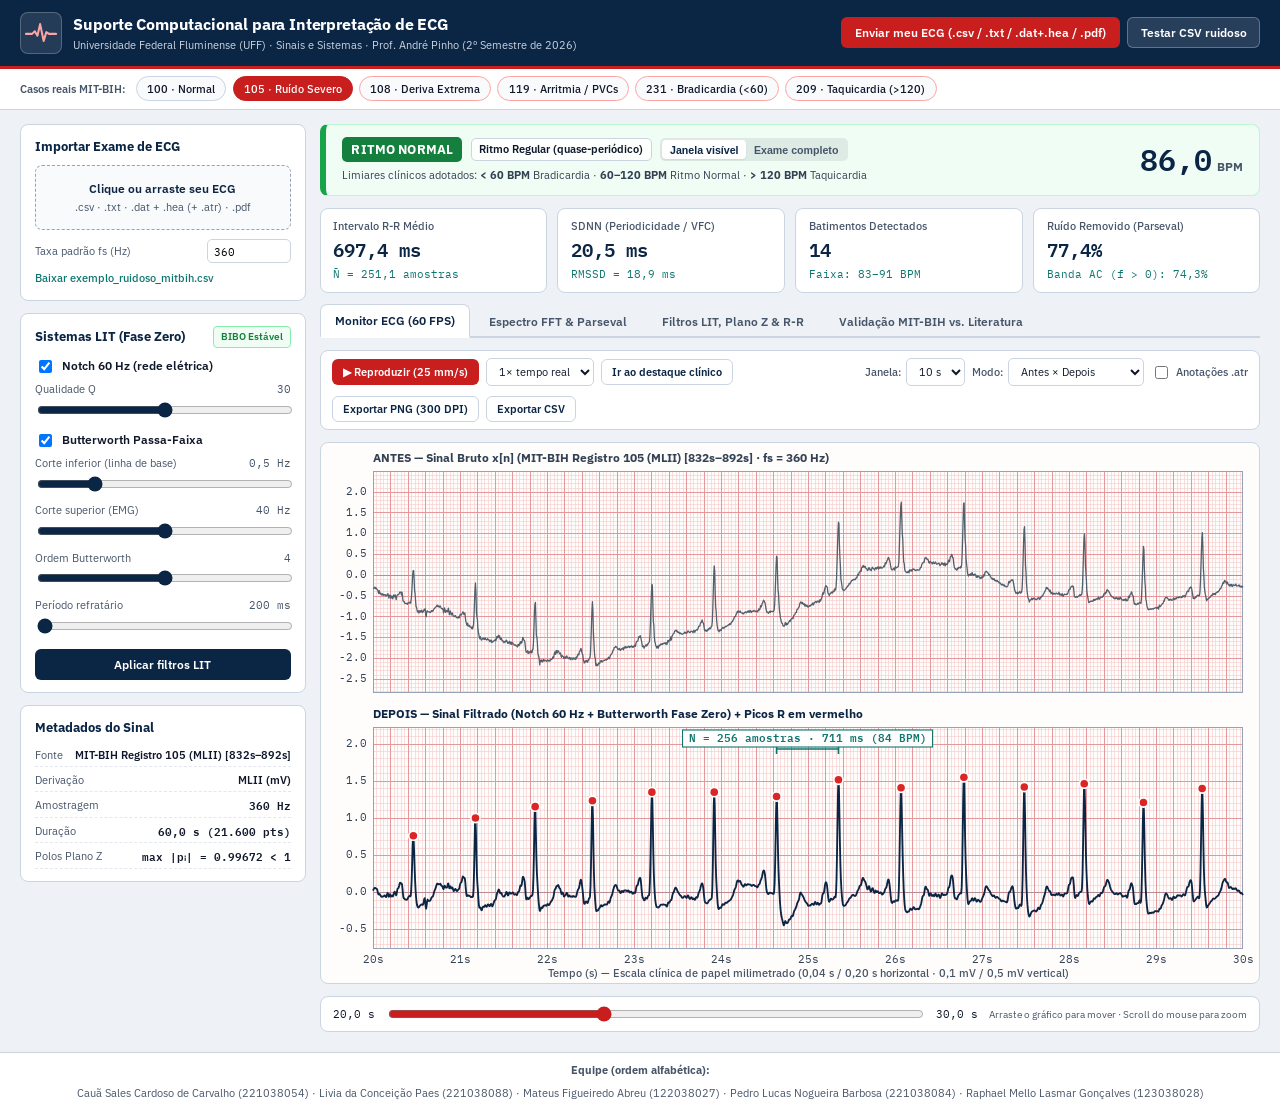
==== docs/index.html @ 9ea50981 "feat: produto computacional ECG (Sinais e Sistemas UFF 2026/2) + site GitHub Pages" ====
<!DOCTYPE html>
<html lang="pt-BR">
<head>
  <meta charset="UTF-8" />
  <meta name="viewport" content="width=device-width, initial-scale=1.0" />
  <title>ECG Digital — Sinais e Sistemas (UFF)</title>
  <link rel="icon" href="data:image/svg+xml,<svg xmlns='http://www.w3.org/2000/svg' viewBox='0 0 100 100'><text y='.9em' font-size='90'>🫀</text></svg>" />
  <link rel="preconnect" href="https://fonts.googleapis.com" />
  <link rel="preconnect" href="https://fonts.gstatic.com" crossorigin />
  <link href="https://fonts.googleapis.com/css2?family=IBM+Plex+Mono:wght@400;500;600&family=IBM+Plex+Sans:wght@400;500;600;700&display=swap" rel="stylesheet" />
  <link rel="stylesheet" href="./styles.css" />
</head>
<body>
  <!-- Overlay global para Drag-and-Drop em qualquer lugar da página -->
  <div id="globalDropOverlay" class="drop-overlay hidden">
    <div class="drop-overlay-card">
      <div class="drop-icon">ECG</div>
      <h2>Solte seu arquivo de ECG aqui</h2>
      <p>Aceita <strong>.csv</strong>, <strong>.txt</strong>, par PhysioNet (<strong>.dat + .hea</strong>) ou <strong>.pdf</strong> / imagem</p>
    </div>
  </div>

  <!-- Cabeçalho Clínico-Acadêmico -->
  <header class="topbar">
    <div class="topbar-brand">
      <div class="pulse-mark" aria-hidden="true">
        <svg viewBox="0 0 36 24" width="32" height="22">
          <polyline points="1,13 8,13 11,10 14,15 17,2 21,21 24,11 27,13 35,13" fill="none" stroke="currentColor" stroke-width="2.3" stroke-linecap="round" stroke-linejoin="round"/>
        </svg>
      </div>
      <div>
        <h1>Suporte Computacional para Interpretação de ECG</h1>
        <p class="topbar-sub">Universidade Federal Fluminense (UFF) · Sinais e Sistemas · Prof. André Pinho (2º Semestre de 2026)</p>
      </div>
    </div>

    <div class="topbar-actions">
      <button id="btnOpenUpload" class="btn btn-primary">
        Enviar meu ECG (.csv / .txt / .dat+.hea / .pdf)
      </button>
      <button id="btnQuickDemoCsv" class="btn btn-secondary" title="Carrega exemplo_ruidoso_mitbih.csv pelo fluxo de importação">
        Testar CSV ruidoso
      </button>
    </div>
  </header>

  <!-- Barra de Casos Reais do MIT-BIH (1 clique para trocar entre Normal, Ruído e Anomalias) -->
  <section class="preset-ribbon" aria-label="Casos reais do MIT-BIH">
    <span class="ribbon-label">Casos reais MIT-BIH:</span>
    <div id="presetButtons" class="preset-list"></div>
  </section>

  <!-- Área Principal: Barra Lateral Compacta + Workstation de Análise -->
  <div class="workspace">
    <aside class="sidebar">
      <!-- Bloco de Upload Direto -->
      <div class="panel">
        <div class="panel-head">
          <h2>Importar Exame de ECG</h2>
        </div>
        <div id="uploadDropzone" class="dropzone" tabindex="0" role="button" aria-label="Selecionar ou arrastar arquivos de ECG">
          <input id="fileInput" type="file" multiple accept=".csv,.txt,.dat,.hea,.atr,.pdf,.png,.jpg,.jpeg,.webp" hidden />
          <div class="dropzone-title">Clique ou arraste seu ECG</div>
          <div class="dropzone-hint">.csv · .txt · .dat + .hea (+ .atr) · .pdf</div>
        </div>
        <div class="field-row">
          <label for="inputFallbackFs">Taxa padrão fs (Hz)</label>
          <input id="inputFallbackFs" type="number" min="50" max="2000" step="10" value="360" />
        </div>
        <div id="uploadStatus" class="upload-status hidden"></div>
        <a class="link-subtle" href="/api/export/demo-csv" download>Baixar exemplo_ruidoso_mitbih.csv</a>
      </div>

      <!-- Controles de Filtragem LIT de Fase Zero -->
      <div class="panel">
        <div class="panel-head">
          <h2>Sistemas LIT (Fase Zero)</h2>
          <span id="biboBadge" class="badge badge-ok">BIBO Estável</span>
        </div>

        <label class="toggle-row">
          <input id="chkNotch" type="checkbox" checked />
          <span>Notch 60 Hz (rede elétrica)</span>
        </label>
        <div class="slider-row">
          <div class="slider-meta">
            <label for="sldNotchQ">Qualidade Q</label>
            <span id="valNotchQ" class="mono">30</span>
          </div>
          <input id="sldNotchQ" type="range" min="10" max="50" step="2" value="30" />
        </div>

        <label class="toggle-row">
          <input id="chkBandpass" type="checkbox" checked />
          <span>Butterworth Passa-Faixa</span>
        </label>
        <div class="slider-row">
          <div class="slider-meta">
            <label for="sldLowcut">Corte inferior (linha de base)</label>
            <span id="valLowcut" class="mono">0,5 Hz</span>
          </div>
          <input id="sldLowcut" type="range" min="0.1" max="2.0" step="0.1" value="0.5" />
        </div>
        <div class="slider-row">
          <div class="slider-meta">
            <label for="sldHighcut">Corte superior (EMG)</label>
            <span id="valHighcut" class="mono">40 Hz</span>
          </div>
          <input id="sldHighcut" type="range" min="20" max="60" step="5" value="40" />
        </div>
        <div class="slider-row">
          <div class="slider-meta">
            <label for="sldOrder">Ordem Butterworth</label>
            <span id="valOrder" class="mono">4</span>
          </div>
          <input id="sldOrder" type="range" min="2" max="6" step="1" value="4" />
        </div>
        <div class="slider-row">
          <div class="slider-meta">
            <label for="sldRefractory">Período refratário</label>
            <span id="valRefractory" class="mono">200 ms</span>
          </div>
          <input id="sldRefractory" type="range" min="200" max="320" step="10" value="200" />
        </div>

        <button id="btnApplyFilters" class="btn btn-apply">Aplicar filtros LIT</button>
      </div>

      <!-- Diagnóstico Rápido do Registro -->
      <div class="panel">
        <div class="panel-head">
          <h2>Metadados do Sinal</h2>
        </div>
        <dl class="meta-list" id="signalMetaList">
          <div><dt>Fonte</dt><dd id="metaSource">—</dd></div>
          <div><dt>Derivação</dt><dd id="metaLead">—</dd></div>
          <div><dt>Amostragem</dt><dd id="metaFs" class="mono">—</dd></div>
          <div><dt>Duração</dt><dd id="metaDur" class="mono">—</dd></div>
          <div><dt>Polos Plano Z</dt><dd id="metaPoles" class="mono">—</dd></div>
        </dl>
      </div>
    </aside>

    <!-- Conteúdo Principal -->
    <main class="main-stage">
      <!-- Alerta especial para Upload de PDF / Imagem -->
      <section id="pdfNoticeSection" class="pdf-notice hidden">
        <div class="pdf-notice-header">
          <div>
            <h2 id="pdfWarningTitle">Formato PDF detectado</h2>
            <p id="pdfWarningBody"></p>
          </div>
          <button id="btnClosePdfNotice" class="btn btn-secondary">Voltar ao ECG ativo</button>
        </div>
        <div id="pdfPreviewGrid" class="pdf-preview-grid"></div>
      </section>

      <!-- Faixa de Triagem Clínica + KPIs -->
      <section id="triageBanner" class="triage-banner status-normal">
        <div class="triage-main">
          <div class="triage-status-line">
            <span id="diagBadge" class="diag-pill">RITMO NORMAL</span>
            <span id="regularityBadge" class="reg-pill">Ritmo Regular</span>
            <div class="scope-switch" role="group" aria-label="Escopo das métricas">
              <button id="scopeWindow" class="scope-btn active" data-scope="window">Janela visível</button>
              <button id="scopeFull" class="scope-btn" data-scope="full">Exame completo</button>
            </div>
          </div>
          <p class="triage-rule">
            Limiares clínicos adotados: <strong>&lt; 60 BPM</strong> Bradicardia · <strong>60–120 BPM</strong> Ritmo Normal · <strong>&gt; 120 BPM</strong> Taquicardia
          </p>
        </div>
        <div class="triage-bpm">
          <span id="kpiBpmHero" class="bpm-number mono">--.-</span>
          <span class="bpm-unit">BPM</span>
        </div>
      </section>

      <!-- Grade de KPIs Numéricos Tabulares -->
      <section class="kpi-strip">
        <div class="kpi-card">
          <div class="kpi-label">Intervalo R-R Médio</div>
          <div id="kpiRR" class="kpi-value mono">—</div>
          <div id="kpiN" class="kpi-sub mono">N̄ = — amostras</div>
        </div>
        <div class="kpi-card">
          <div class="kpi-label">SDNN (Periodicidade / VFC)</div>
          <div id="kpiSdnn" class="kpi-value mono">—</div>
          <div id="kpiRmssd" class="kpi-sub mono">RMSSD = — ms</div>
        </div>
        <div class="kpi-card">
          <div class="kpi-label">Batimentos Detectados</div>
          <div id="kpiBeats" class="kpi-value mono">—</div>
          <div id="kpiBpmRange" class="kpi-sub mono">Faixa: — BPM</div>
        </div>
        <div class="kpi-card">
          <div class="kpi-label">Ruído Removido (Parseval)</div>
          <div id="kpiParseval" class="kpi-value mono">—</div>
          <div id="kpiParsevalAc" class="kpi-sub mono">Banda AC: —%</div>
        </div>
      </section>

      <!-- Navegação por Abas -->
      <nav class="tabs-bar" role="tablist">
        <button class="tab-btn active" data-tab="ecg" role="tab">Monitor ECG (60 FPS)</button>
        <button class="tab-btn" data-tab="fft" role="tab">Espectro FFT &amp; Parseval</button>
        <button class="tab-btn" data-tab="lti" role="tab">Filtros LIT, Plano Z &amp; R-R</button>
        <button class="tab-btn" data-tab="val" role="tab">Validação MIT-BIH vs. Literatura</button>
      </nav>

      <!-- ABA 1: Monitor ECG em Papel Milimetrado 60 FPS -->
      <section id="tab-ecg" class="tab-panel active">
        <div class="monitor-toolbar">
          <div class="toolbar-group">
            <button id="btnPlayPause" class="btn btn-primary btn-sm">▶ Reproduzir (25 mm/s)</button>
            <select id="selPlaySpeed" class="select-sm" aria-label="Velocidade de reprodução">
              <option value="1">1× tempo real</option>
              <option value="2">2×</option>
              <option value="4">4×</option>
            </select>
            <button id="btnJumpHighlight" class="btn btn-secondary btn-sm">Ir ao destaque clínico</button>
          </div>

          <div class="toolbar-group">
            <label class="inline-ctrl">
              Janela:
              <select id="selWindowDur" class="select-sm">
                <option value="5">5 s</option>
                <option value="10" selected>10 s</option>
                <option value="15">15 s</option>
                <option value="20">20 s</option>
                <option value="30">30 s</option>
              </select>
            </label>
            <label class="inline-ctrl">
              Modo:
              <select id="selViewMode" class="select-sm">
                <option value="split" selected>Antes × Depois</option>
                <option value="overlay">Sobreposição direta</option>
              </select>
            </label>
            <label id="wrapShowAtr" class="inline-ctrl hidden">
              <input id="chkShowAtr" type="checkbox" />
              <span>Anotações .atr</span>
            </label>
          </div>

          <div class="toolbar-group">
            <button id="btnExportPng" class="btn btn-secondary btn-sm">Exportar PNG (300 DPI)</button>
            <button id="btnExportCsv" class="btn btn-secondary btn-sm">Exportar CSV</button>
          </div>
        </div>

        <div class="canvas-shell">
          <canvas id="ecgCanvas"></canvas>
          <div id="hoverReadout" class="hover-readout mono hidden"></div>
          <div id="loadingPill" class="loading-pill hidden">Processando sinal...</div>
        </div>

        <!-- Linha do tempo de navegação rápida (arraste ou clique para ir a qualquer segundo) -->
        <div class="timeline-bar">
          <span id="timeStartLbl" class="mono">0,0 s</span>
          <input id="timelineSlider" type="range" min="0" max="100" step="0.2" value="0" aria-label="Posição temporal no exame" />
          <span id="timeEndLbl" class="mono">10,0 s</span>
          <span class="timeline-hint">Arraste o gráfico para mover · Scroll do mouse para zoom</span>
        </div>
      </section>

      <!-- ABA 2: Espectro FFT & Teorema de Parseval -->
      <section id="tab-fft" class="tab-panel">
        <div class="chart-card">
          <div class="chart-head">
            <h3>Espectro de Frequência (FFT Antes × Depois — 0 a 100 Hz)</h3>
            <span class="chart-sub">Destaque para linha de base (&lt; 0,5 Hz), banda ECG (0,5–40 Hz), EMG (&gt; 40 Hz) e Notch 60 Hz</span>
          </div>
          <canvas id="fftMainCanvas" class="plot-canvas"></canvas>
        </div>

        <div class="two-col">
          <div class="chart-card">
            <div class="chart-head"><h3>Zoom: Linha de Base (&lt; 0,5 Hz)</h3></div>
            <canvas id="fftLowCanvas" class="plot-canvas-sm"></canvas>
          </div>
          <div class="chart-card">
            <div class="chart-head"><h3>Zoom: Rede Elétrica (Notch 60 Hz)</h3></div>
            <canvas id="fftNotchCanvas" class="plot-canvas-sm"></canvas>
          </div>
        </div>

        <div class="two-col parseval-grid">
          <div class="chart-card">
            <div class="chart-head"><h3>Verificação Numérica do Teorema de Parseval</h3></div>
            <p class="formula-box mono">P_d = (1/M) Σ |x[n]|² = Σ |c_k|²</p>
            <table class="data-table" id="parsevalSummaryTable"></table>
          </div>
          <div class="chart-card">
            <div class="chart-head"><h3>Atenuação de Potência por Banda Espectral</h3></div>
            <table class="data-table" id="parsevalBandTable"></table>
          </div>
        </div>
      </section>

      <!-- ABA 3: Filtros LIT, Plano Z e Periodicidade R-R -->
      <section id="tab-lti" class="tab-panel">
        <div class="two-col-asym">
          <div class="chart-card">
            <div class="chart-head">
              <h3>Resposta em Frequência |H(e^{jω})|² (Fase Zero: ∠H = 0°)</h3>
              <span class="chart-sub">Notch 60 Hz + Butterworth Passa-Faixa em cascata bidirecional</span>
            </div>
            <canvas id="bodeCanvas" class="plot-canvas-sm"></canvas>
          </div>
          <div class="chart-card">
            <div class="chart-head">
              <h3>Estabilidade BIBO no Plano Z</h3>
              <span id="zPlaneSubtitle" class="chart-sub mono">Polos no interior de |z| = 1</span>
            </div>
            <canvas id="zplaneCanvas" class="plot-canvas-sm"></canvas>
          </div>
        </div>

        <div class="chart-card">
          <div class="chart-head">
            <h3>Periodicidade Discreta x[n] ≈ x[n + N] e Frequência Cardíaca Instantânea</h3>
            <span class="chart-sub">Faixa verde destaca a zona clínica normal (60–120 BPM)</span>
          </div>
          <canvas id="rrCanvas" class="plot-canvas-sm"></canvas>
        </div>
      </section>

      <!-- ABA 4: Validação MIT-BIH vs. Literatura -->
      <section id="tab-val" class="tab-panel">
        <div id="liveValCard" class="chart-card hidden">
          <div class="chart-head">
            <h3 id="liveValTitle">Validação em Tempo Real (.atr ±150 ms)</h3>
          </div>
          <div id="liveValMetrics" class="live-val-grid"></div>
        </div>

        <div class="chart-card">
          <div class="chart-head">
            <h3>Tabela Consolidada — Base MIT-BIH Arrhythmia Database (6 Registros · 13.171 Batimentos)</h3>
          </div>
          <div class="table-scroll">
            <table class="data-table" id="mitbihValidationTable"></table>
          </div>
        </div>

        <div class="chart-card">
          <div class="chart-head">
            <h3>Comparação com a Literatura de Referência (Relatório 1)</h3>
          </div>
          <div class="table-scroll">
            <table class="data-table" id="literatureTable"></table>
          </div>
        </div>
      </section>
    </main>
  </div>

  <!-- Rodapé com a equipe sempre em ordem alfabética -->
  <footer class="footer">
    <span><strong>Equipe (ordem alfabética):</strong></span>
    <span id="footerTeam"></span>
  </footer>

  <script src="./dsp_engine.js"></script>
  <script src="./app.js"></script>
</body>
</html>
---- docs/styles.css ----
:root {
  --bg: #eef2f6;
  --surface: #ffffff;
  --border: #cbd5e1;
  --border-soft: #e2e8f0;
  --ink: #0f172a;
  --ink-muted: #475569;
  --navy: #0b2545;
  --navy-hover: #133663;
  --teal: #0f766e;
  --crimson: #c81e1e;
  --amber: #b45309;
  --normal-bg: #f0fdf4;
  --normal-border: #16a34a;
  --alert-bg: #fef2f2;
  --alert-border: #dc2626;
  --warn-bg: #fffbeb;
  --warn-border: #d97706;
  --font-sans: 'IBM Plex Sans', -apple-system, BlinkMacSystemFont, 'Segoe UI', sans-serif;
  --font-mono: 'IBM Plex Mono', 'Consolas', monospace;
}

* {
  box-sizing: border-box;
}

html, body {
  margin: 0;
  padding: 0;
  background: var(--bg);
  color: var(--ink);
  font-family: var(--font-sans);
  font-size: 14px;
  line-height: 1.45;
  -webkit-font-smoothing: antialiased;
}

.mono {
  font-family: var(--font-mono);
  font-variant-numeric: tabular-nums;
}

.hidden {
  display: none !important;
}

/* Cabeçalho */
.topbar {
  background: var(--navy);
  color: #ffffff;
  padding: 0.85rem 1.4rem;
  display: flex;
  align-items: center;
  justify-content: space-between;
  gap: 1rem;
  flex-wrap: wrap;
  border-bottom: 3px solid var(--crimson);
}

.topbar-brand {
  display: flex;
  align-items: center;
  gap: 0.85rem;
}

.pulse-mark {
  width: 42px;
  height: 42px;
  border-radius: 8px;
  background: rgba(255, 255, 255, 0.11);
  border: 1px solid rgba(255, 255, 255, 0.22);
  display: flex;
  align-items: center;
  justify-content: center;
  color: #fca5a5;
  flex-shrink: 0;
}

.topbar h1 {
  margin: 0;
  font-size: 1.15rem;
  font-weight: 700;
  letter-spacing: -0.01em;
}

.topbar-sub {
  margin: 0.1rem 0 0 0;
  font-size: 0.8rem;
  color: #cbd5e1;
}

.topbar-actions {
  display: flex;
  gap: 0.55rem;
  flex-wrap: wrap;
}

/* Botões */
.btn {
  font-family: var(--font-sans);
  font-weight: 600;
  font-size: 0.84rem;
  padding: 0.5rem 0.9rem;
  border-radius: 6px;
  border: 1px solid transparent;
  cursor: pointer;
  transition: background 0.14s ease, border-color 0.14s ease, transform 0.08s ease;
}

.btn:active {
  transform: translateY(1px);
}

.btn-primary {
  background: var(--crimson);
  color: #ffffff;
}

.btn-primary:hover {
  background: #a61818;
}

.btn-secondary {
  background: #ffffff;
  color: var(--navy);
  border-color: var(--border);
}

.btn-secondary:hover {
  background: #f8fafc;
  border-color: #94a3b8;
}

.topbar .btn-secondary {
  background: rgba(255, 255, 255, 0.12);
  color: #ffffff;
  border-color: rgba(255, 255, 255, 0.28);
}

.topbar .btn-secondary:hover {
  background: rgba(255, 255, 255, 0.22);
}

.btn-apply {
  width: 100%;
  margin-top: 0.7rem;
  background: var(--navy);
  color: #ffffff;
}

.btn-apply:hover {
  background: var(--navy-hover);
}

.btn-sm {
  padding: 0.36rem 0.7rem;
  font-size: 0.8rem;
}

.select-sm {
  font-family: var(--font-sans);
  font-size: 0.8rem;
  padding: 0.34rem 0.55rem;
  border-radius: 5px;
  border: 1px solid var(--border);
  background: #ffffff;
  color: var(--ink);
}

/* Faixa de Presets MIT-BIH */
.preset-ribbon {
  background: var(--surface);
  border-bottom: 1px solid var(--border);
  padding: 0.55rem 1.4rem;
  display: flex;
  align-items: center;
  gap: 0.75rem;
  flex-wrap: wrap;
}

.ribbon-label {
  font-size: 0.8rem;
  font-weight: 600;
  color: var(--ink-muted);
  white-space: nowrap;
}

.preset-list {
  display: flex;
  gap: 0.45rem;
  flex-wrap: wrap;
}

.preset-chip {
  font-family: var(--font-sans);
  font-size: 0.79rem;
  font-weight: 500;
  padding: 0.32rem 0.72rem;
  border-radius: 999px;
  border: 1px solid var(--border);
  background: #f8fafc;
  color: var(--ink);
  cursor: pointer;
  transition: all 0.12s ease;
}

.preset-chip:hover {
  border-color: var(--navy);
  background: #eef2ff;
}

.preset-chip.active {
  background: var(--navy);
  color: #ffffff;
  border-color: var(--navy);
}

.preset-chip.chip-anomaly {
  border-color: #fca5a5;
}

.preset-chip.chip-anomaly.active {
  background: var(--crimson);
  border-color: var(--crimson);
}

/* Layout Principal */
.workspace {
  display: grid;
  grid-template-columns: 286px minmax(0, 1fr);
  gap: 1rem;
  padding: 1rem 1.4rem 1.4rem 1.4rem;
  max-width: 1760px;
  margin: 0 auto;
}

@media (max-width: 1020px) {
  .workspace {
    grid-template-columns: 1fr;
  }
}

.sidebar {
  display: flex;
  flex-direction: column;
  gap: 0.85rem;
}

.panel {
  background: var(--surface);
  border: 1px solid var(--border);
  border-radius: 8px;
  padding: 0.9rem 1rem;
}

.panel-head {
  display: flex;
  align-items: center;
  justify-content: space-between;
  margin-bottom: 0.65rem;
}

.panel-head h2 {
  margin: 0;
  font-size: 0.92rem;
  font-weight: 700;
  color: var(--navy);
}

.badge {
  font-size: 0.72rem;
  font-weight: 600;
  padding: 0.16rem 0.5rem;
  border-radius: 4px;
}

.badge-ok {
  background: var(--normal-bg);
  color: #15803d;
  border: 1px solid #86efac;
}

/* Dropzone */
.dropzone {
  border: 1.8px dashed #94a3b8;
  border-radius: 7px;
  background: #f8fafc;
  padding: 0.95rem 0.75rem;
  text-align: center;
  cursor: pointer;
  transition: border-color 0.15s ease, background 0.15s ease;
}

.dropzone:hover, .dropzone.dragover {
  border-color: var(--crimson);
  background: #fef2f2;
}

.dropzone-title {
  font-weight: 600;
  color: var(--navy);
  font-size: 0.86rem;
}

.dropzone-hint {
  font-size: 0.75rem;
  color: var(--ink-muted);
  margin-top: 0.2rem;
}

.field-row {
  display: flex;
  align-items: center;
  justify-content: space-between;
  gap: 0.5rem;
  margin-top: 0.65rem;
  font-size: 0.8rem;
  color: var(--ink-muted);
}

.field-row input {
  width: 84px;
  padding: 0.28rem 0.45rem;
  border: 1px solid var(--border);
  border-radius: 5px;
  font-family: var(--font-mono);
  font-size: 0.82rem;
}

.upload-status {
  margin-top: 0.55rem;
  font-size: 0.78rem;
  padding: 0.42rem 0.55rem;
  border-radius: 5px;
  background: #eff6ff;
  border: 1px solid #bfdbfe;
  color: #1e3a8a;
}

.upload-status.error {
  background: var(--alert-bg);
  border-color: #fecaca;
  color: #991b1b;
}

.link-subtle {
  display: inline-block;
  margin-top: 0.55rem;
  font-size: 0.77rem;
  color: var(--teal);
  text-decoration: none;
  font-weight: 500;
}

.link-subtle:hover {
  text-decoration: underline;
}

/* Controles de Filtro */
.toggle-row {
  display: flex;
  align-items: center;
  gap: 0.5rem;
  font-size: 0.83rem;
  font-weight: 600;
  color: var(--ink);
  margin-top: 0.55rem;
  cursor: pointer;
}

.slider-row {
  margin-top: 0.45rem;
}

.slider-meta {
  display: flex;
  justify-content: space-between;
  font-size: 0.77rem;
  color: var(--ink-muted);
  margin-bottom: 0.15rem;
}

.slider-row input[type="range"] {
  width: 100%;
  accent-color: var(--navy);
}

.meta-list {
  margin: 0;
  display: flex;
  flex-direction: column;
  gap: 0.35rem;
  font-size: 0.79rem;
}

.meta-list > div {
  display: flex;
  justify-content: space-between;
  gap: 0.6rem;
  border-bottom: 1px dashed var(--border-soft);
  padding-bottom: 0.25rem;
}

.meta-list dt {
  color: var(--ink-muted);
}

.meta-list dd {
  margin: 0;
  font-weight: 600;
  text-align: right;
  color: var(--ink);
}

/* Área Principal */
.main-stage {
  display: flex;
  flex-direction: column;
  gap: 0.85rem;
  min-width: 0;
}

/* Banner de Triagem */
.triage-banner {
  background: var(--surface);
  border: 1px solid var(--border);
  border-left: 6px solid var(--normal-border);
  border-radius: 8px;
  padding: 0.85rem 1.2rem;
  display: flex;
  align-items: center;
  justify-content: space-between;
  gap: 1rem;
  flex-wrap: wrap;
}

.triage-banner.status-normal {
  background: var(--normal-bg);
  border-color: #bbf7d0;
  border-left-color: var(--normal-border);
}

.triage-banner.status-alert {
  background: var(--alert-bg);
  border-color: #fecaca;
  border-left-color: var(--alert-border);
}

.triage-banner.status-warning {
  background: var(--warn-bg);
  border-color: #fde68a;
  border-left-color: var(--warn-border);
}

.triage-status-line {
  display: flex;
  align-items: center;
  gap: 0.6rem;
  flex-wrap: wrap;
}

.diag-pill {
  font-weight: 700;
  font-size: 0.96rem;
  letter-spacing: 0.01em;
  padding: 0.2rem 0.65rem;
  border-radius: 5px;
  background: var(--navy);
  color: #ffffff;
}

.status-normal .diag-pill { background: #15803d; }
.status-alert .diag-pill { background: var(--crimson); }
.status-warning .diag-pill { background: var(--amber); }

.reg-pill {
  font-size: 0.82rem;
  font-weight: 600;
  color: var(--ink);
  padding: 0.18rem 0.55rem;
  background: rgba(255, 255, 255, 0.85);
  border: 1px solid var(--border);
  border-radius: 5px;
}

.scope-switch {
  display: inline-flex;
  background: rgba(15, 23, 42, 0.08);
  border-radius: 5px;
  padding: 2px;
}

.scope-btn {
  border: none;
  background: transparent;
  padding: 0.22rem 0.55rem;
  font-size: 0.76rem;
  font-weight: 600;
  color: var(--ink-muted);
  border-radius: 4px;
  cursor: pointer;
}

.scope-btn.active {
  background: #ffffff;
  color: var(--navy);
  box-shadow: 0 1px 2px rgba(0, 0, 0, 0.08);
}

.triage-rule {
  margin: 0.35rem 0 0 0;
  font-size: 0.8rem;
  color: #334155;
}

.triage-bpm {
  display: flex;
  align-items: baseline;
  gap: 0.3rem;
}

.bpm-number {
  font-size: 2.15rem;
  font-weight: 600;
  color: var(--navy);
  line-height: 1;
}

.status-alert .bpm-number { color: var(--crimson); }

.bpm-unit {
  font-size: 0.88rem;
  font-weight: 700;
  color: var(--ink-muted);
}

/* KPIs */
.kpi-strip {
  display: grid;
  grid-template-columns: repeat(4, minmax(0, 1fr));
  gap: 0.75rem;
}

@media (max-width: 820px) {
  .kpi-strip {
    grid-template-columns: repeat(2, minmax(0, 1fr));
  }
}

.kpi-card {
  background: var(--surface);
  border: 1px solid var(--border);
  border-radius: 8px;
  padding: 0.7rem 0.9rem;
}

.kpi-label {
  font-size: 0.77rem;
  color: var(--ink-muted);
  font-weight: 500;
}

.kpi-value {
  font-size: 1.38rem;
  font-weight: 600;
  color: var(--navy);
  margin: 0.15rem 0;
}

.kpi-sub {
  font-size: 0.75rem;
  color: var(--teal);
}

/* Abas */
.tabs-bar {
  display: flex;
  gap: 0.35rem;
  border-bottom: 2px solid var(--border);
  padding-bottom: 0;
  flex-wrap: wrap;
}

.tab-btn {
  font-family: var(--font-sans);
  font-size: 0.86rem;
  font-weight: 600;
  padding: 0.55rem 1rem;
  background: transparent;
  color: var(--ink-muted);
  border: 1px solid transparent;
  border-bottom: none;
  border-radius: 7px 7px 0 0;
  cursor: pointer;
  margin-bottom: -2px;
}

.tab-btn:hover {
  color: var(--navy);
  background: rgba(255, 255, 255, 0.6);
}

.tab-btn.active {
  background: var(--surface);
  color: var(--navy);
  border-color: var(--border);
  border-bottom: 2px solid var(--surface);
}

.tab-panel {
  display: none;
  flex-direction: column;
  gap: 0.85rem;
}

.tab-panel.active {
  display: flex;
}

/* Monitor ECG Canvas */
.monitor-toolbar {
  background: var(--surface);
  border: 1px solid var(--border);
  border-radius: 8px;
  padding: 0.55rem 0.85rem;
  display: flex;
  align-items: center;
  justify-content: space-between;
  gap: 0.7rem;
  flex-wrap: wrap;
}

.toolbar-group {
  display: flex;
  align-items: center;
  gap: 0.5rem;
  flex-wrap: wrap;
}

.inline-ctrl {
  display: inline-flex;
  align-items: center;
  gap: 0.35rem;
  font-size: 0.8rem;
  font-weight: 500;
  color: var(--ink-muted);
}

.canvas-shell {
  position: relative;
  background: #fffdfb;
  border: 1px solid var(--border);
  border-radius: 8px;
  overflow: hidden;
  user-select: none;
}

#ecgCanvas {
  display: block;
  width: 100%;
  height: 540px;
  cursor: grab;
}

#ecgCanvas:active {
  cursor: grabbing;
}

.hover-readout {
  position: absolute;
  top: 10px;
  right: 12px;
  background: rgba(11, 37, 69, 0.92);
  color: #f8fafc;
  font-size: 0.75rem;
  padding: 0.36rem 0.65rem;
  border-radius: 5px;
  pointer-events: none;
}

.loading-pill {
  position: absolute;
  bottom: 12px;
  left: 50%;
  transform: translateX(-50%);
  background: var(--navy);
  color: #ffffff;
  font-size: 0.8rem;
  font-weight: 600;
  padding: 0.35rem 0.9rem;
  border-radius: 999px;
}

.timeline-bar {
  background: var(--surface);
  border: 1px solid var(--border);
  border-radius: 8px;
  padding: 0.5rem 0.9rem;
  display: flex;
  align-items: center;
  gap: 0.75rem;
  font-size: 0.8rem;
}

#timelineSlider {
  flex: 1;
  accent-color: var(--crimson);
}

.timeline-hint {
  font-size: 0.74rem;
  color: var(--ink-muted);
  white-space: nowrap;
}

@media (max-width: 900px) {
  .timeline-hint { display: none; }
}

/* Cards de Gráficos e Tabelas */
.chart-card {
  background: var(--surface);
  border: 1px solid var(--border);
  border-radius: 8px;
  padding: 0.85rem 1rem;
}

.chart-head {
  display: flex;
  align-items: baseline;
  justify-content: space-between;
  gap: 0.75rem;
  flex-wrap: wrap;
  margin-bottom: 0.55rem;
}

.chart-head h3 {
  margin: 0;
  font-size: 0.95rem;
  font-weight: 700;
  color: var(--navy);
}

.chart-sub {
  font-size: 0.77rem;
  color: var(--ink-muted);
}

.plot-canvas {
  display: block;
  width: 100%;
  height: 310px;
}

.plot-canvas-sm {
  display: block;
  width: 100%;
  height: 250px;
}

.two-col {
  display: grid;
  grid-template-columns: repeat(2, minmax(0, 1fr));
  gap: 0.85rem;
}

.two-col-asym {
  display: grid;
  grid-template-columns: 1.55fr 1fr;
  gap: 0.85rem;
}

@media (max-width: 900px) {
  .two-col, .two-col-asym {
    grid-template-columns: 1fr;
  }
}

.formula-box {
  background: #f8fafc;
  border: 1px solid var(--border-soft);
  border-left: 4px solid var(--teal);
  padding: 0.5rem 0.75rem;
  border-radius: 4px;
  font-size: 0.84rem;
  margin: 0 0 0.65rem 0;
}

.table-scroll {
  overflow-x: auto;
}

.data-table {
  width: 100%;
  border-collapse: collapse;
  font-size: 0.8rem;
}

.data-table th, .data-table td {
  padding: 0.45rem 0.55rem;
  border-bottom: 1px solid var(--border-soft);
  text-align: left;
  white-space: nowrap;
}

.data-table th {
  background: #f8fafc;
  color: var(--navy);
  font-weight: 700;
  border-bottom: 1.5px solid var(--border);
}

.data-table tr.row-total td {
  background: #eff6ff;
  font-weight: 700;
  border-top: 1.5px solid var(--navy);
}

.live-val-grid {
  display: grid;
  grid-template-columns: repeat(6, minmax(0, 1fr));
  gap: 0.6rem;
}

@media (max-width: 820px) {
  .live-val-grid {
    grid-template-columns: repeat(3, minmax(0, 1fr));
  }
}

.lv-item {
  background: #f8fafc;
  border: 1px solid var(--border-soft);
  border-radius: 6px;
  padding: 0.55rem 0.7rem;
}

.lv-item span {
  display: block;
  font-size: 0.72rem;
  color: var(--ink-muted);
}

.lv-item strong {
  font-family: var(--font-mono);
  font-size: 1.05rem;
  color: var(--navy);
}

/* Alerta de PDF / Imagem */
.pdf-notice {
  background: var(--warn-bg);
  border: 1.5px solid var(--warn-border);
  border-left: 6px solid var(--amber);
  border-radius: 8px;
  padding: 1rem 1.2rem;
}

.pdf-notice-header {
  display: flex;
  align-items: flex-start;
  justify-content: space-between;
  gap: 1rem;
  flex-wrap: wrap;
}

.pdf-notice h2 {
  margin: 0 0 0.35rem 0;
  font-size: 1.02rem;
  color: #78350f;
}

.pdf-notice p {
  margin: 0;
  font-size: 0.86rem;
  color: #451a03;
  max-width: 82ch;
}

.pdf-preview-grid {
  margin-top: 0.9rem;
  display: grid;
  grid-template-columns: repeat(auto-fit, minmax(280px, 1fr));
  gap: 0.75rem;
}

.pdf-preview-grid img {
  width: 100%;
  border: 1px solid var(--border);
  border-radius: 6px;
  background: #ffffff;
}

/* Drop Overlay Global */
.drop-overlay {
  position: fixed;
  inset: 0;
  background: rgba(11, 37, 69, 0.76);
  z-index: 9999;
  display: flex;
  align-items: center;
  justify-content: center;
  backdrop-filter: blur(2px);
}

.drop-overlay-card {
  background: #ffffff;
  border: 3px dashed var(--crimson);
  border-radius: 14px;
  padding: 2.2rem 3rem;
  text-align: center;
  max-width: 460px;
}

.drop-icon {
  display: inline-block;
  font-family: var(--font-mono);
  font-weight: 700;
  font-size: 1.15rem;
  color: var(--crimson);
  background: #fef2f2;
  border: 1.5px solid #fecaca;
  padding: 0.45rem 0.95rem;
  border-radius: 999px;
  margin-bottom: 0.75rem;
}

/* Rodapé */
.footer {
  border-top: 1px solid var(--border);
  background: var(--surface);
  padding: 0.75rem 1.4rem;
  font-size: 0.78rem;
  color: var(--ink-muted);
  display: flex;
  gap: 0.5rem;
  flex-wrap: wrap;
  justify-content: center;
}
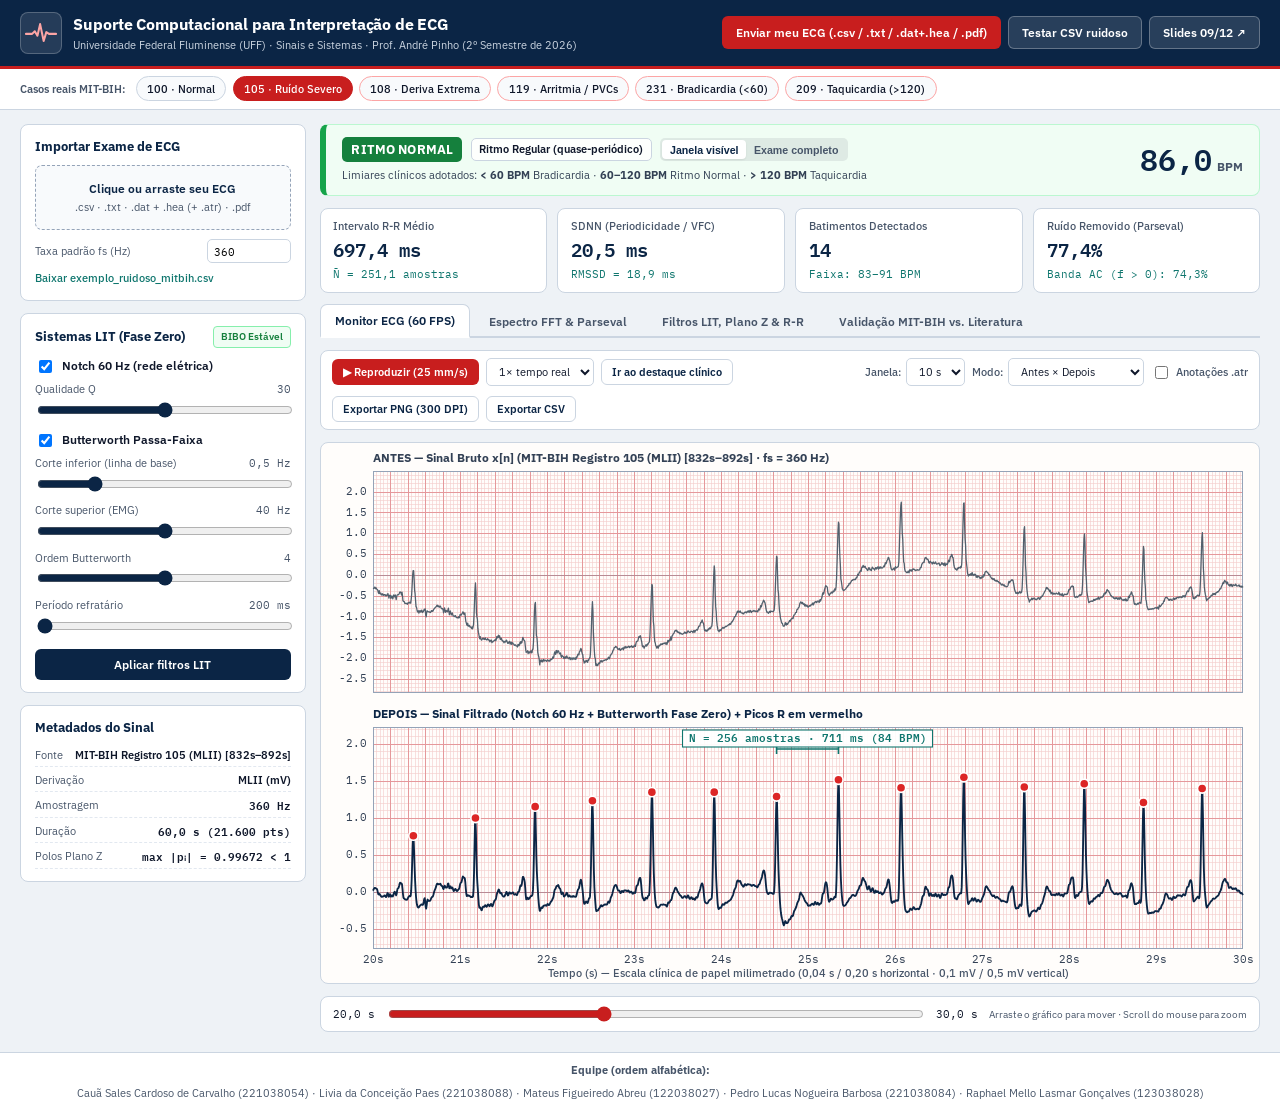
==== commit 852e3eea: "feat: slides interativos (09/12) + QR Code e link GitHub Pages no projeto" ====
--- a/docs/index.html
+++ b/docs/index.html
@@ -41,6 +41,9 @@
       <button id="btnQuickDemoCsv" class="btn btn-secondary" title="Carrega exemplo_ruidoso_mitbih.csv pelo fluxo de importação">
         Testar CSV ruidoso
       </button>
+      <a href="./apresentacao/index.html" target="_blank" rel="noopener" class="btn btn-secondary" style="text-decoration:none; display:inline-flex; align-items:center;" title="Abrir slides da apresentação (09/12/2026)">
+        Slides 09/12 ↗
+      </a>
     </div>
   </header>
 
